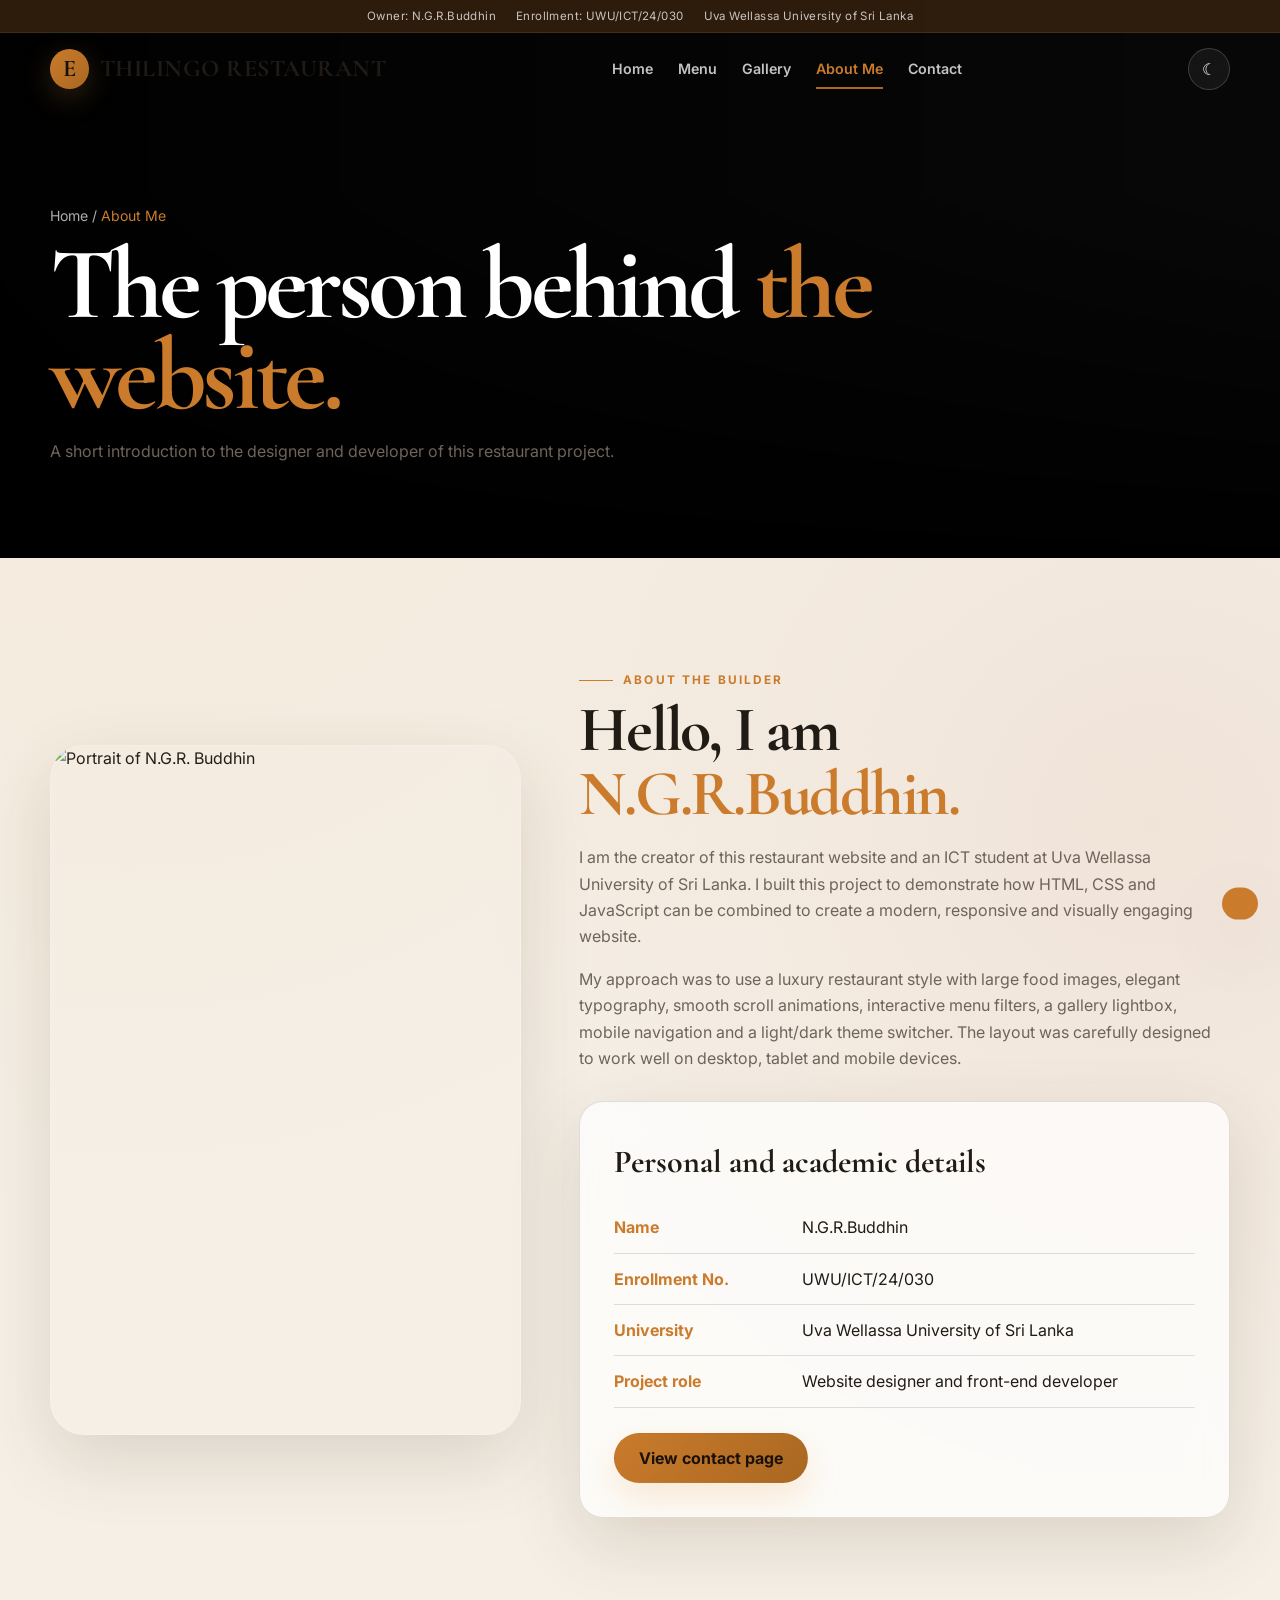
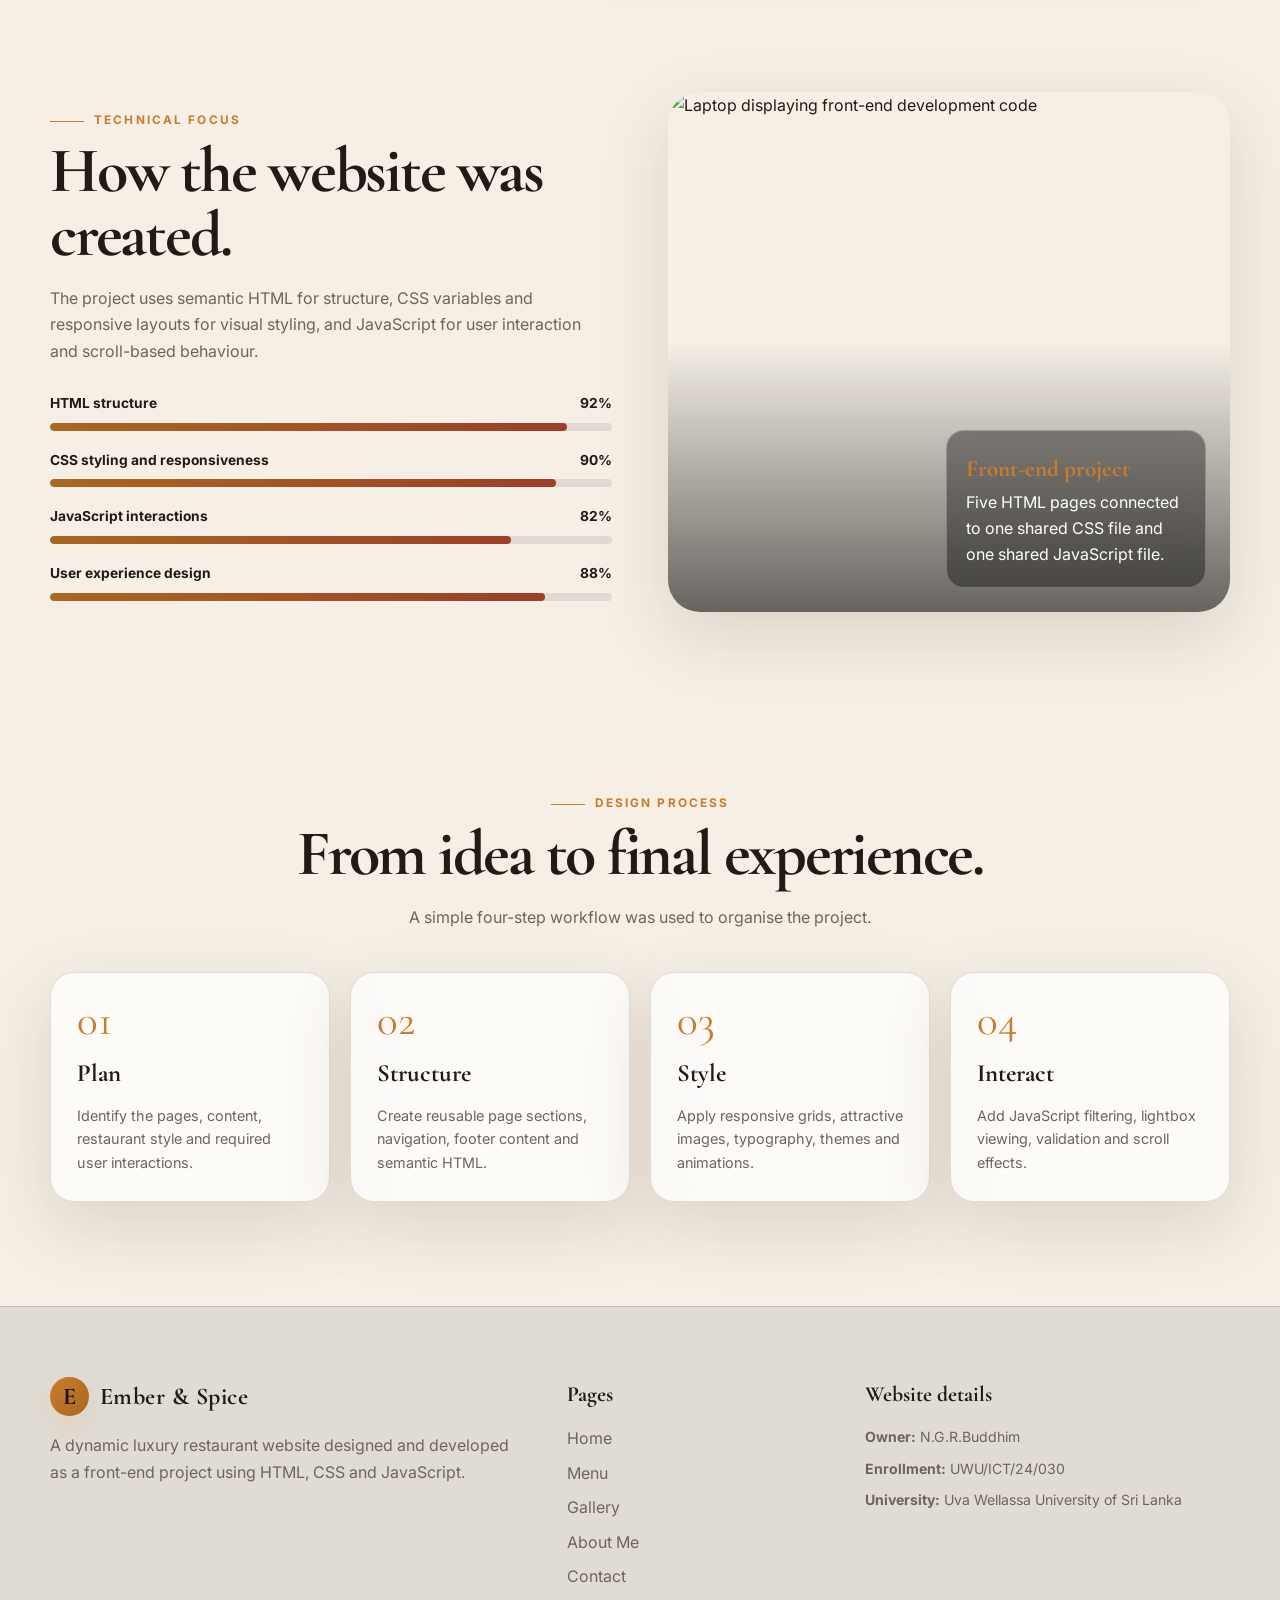
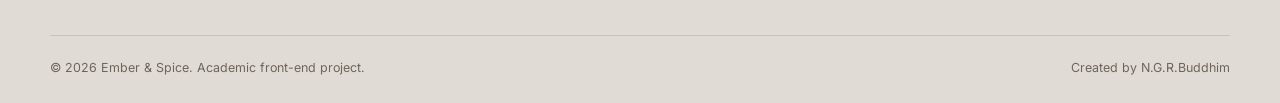
==== about.html @ 18f9629a "update README and project files" ====
<!DOCTYPE html>
<html lang="en" data-theme="dark">
<head>
  <meta charset="UTF-8">
  <meta name="viewport" content="width=device-width, initial-scale=1.0">
  <meta name="description" content="About N.G.R. Buddhim, creator of the Ember & Spice restaurant website.">
  <title>About Me | THILINGO</title>
  <link rel="stylesheet" href="styles.css">
  <script src="script.js" defer></script>
</head>
<body data-page="about">
  <div class="scroll-progress" aria-hidden="true"></div>
  <header class="site-header">
    <div class="identity-strip"><div class="container"><span>Owner: N.G.R.Buddhin</span><span>Enrollment: UWU/ICT/24/030</span><span>Uva Wellassa University of Sri Lanka</span></div></div>
    <nav class="navbar container" aria-label="Main navigation">
      <a class="brand" href="index.html"><span class="brand-mark">E</span><span>THILINGO RESTAURANT</span></a>
      <div class="nav-links"><a data-nav="home" href="index.html">Home</a><a data-nav="menu" href="menu.html">Menu</a><a data-nav="gallery" href="gallery.html">Gallery</a><a data-nav="about" href="about.html">About Me</a><a data-nav="contact" href="contact.html">Contact</a></div>
      <div class="nav-actions"><button class="icon-btn" data-theme-toggle type="button" aria-label="Switch theme">☀</button><button class="icon-btn menu-toggle" data-menu-toggle type="button" aria-label="Open navigation" aria-expanded="false">☰</button></div>
    </nav>
  </header>

  <main>
    <section class="page-hero">
      <div class="hero-bg" style="background-image:url('assets/profile.jpg'); background-position:center 58%"></div>
      <div class="container"><div class="breadcrumb reveal"><a href="index.html">Home</a> / <span>About Me</span></div><h1 class="display-title reveal delay-1">The person behind <span class="text-gold">the website.</span></h1><p class="section-copy reveal delay-2">A short introduction to the designer and developer of this restaurant project.</p></div>
    </section>

    <section class="section">
      <div class="container profile-wrap">
        <div class="profile-frame reveal from-left"><img src="assets/profile.jpg" alt="Portrait of N.G.R. Buddhin"></div>
        <div class="reveal from-right">
          <span class="eyebrow">About the builder</span>
          <h2 class="section-title">Hello, I am <span class="text-gold">N.G.R.Buddhin.</span></h2>
          <p class="section-copy">I am the creator of this restaurant website and an ICT student at Uva Wellassa University of Sri Lanka. I built this project to demonstrate how HTML, CSS and JavaScript can be combined to create a modern, responsive and visually engaging website.</p>
          <p class="section-copy">My approach was to use a luxury restaurant style with large food images, elegant typography, smooth scroll animations, interactive menu filters, a gallery lightbox, mobile navigation and a light/dark theme switcher. The layout was carefully designed to work well on desktop, tablet and mobile devices.</p>

          <div class="profile-card glass-card" style="margin-top:30px">
            <h3>Personal and academic details</h3>
            <div class="info-list">
              <div class="info-row"><strong>Name</strong><span>N.G.R.Buddhin</span></div>
              <div class="info-row"><strong>Enrollment No.</strong><span>UWU/ICT/24/030</span></div>
              <div class="info-row"><strong>University</strong><span>Uva Wellassa University of Sri Lanka</span></div>
              <div class="info-row"><strong>Project role</strong><span>Website designer and front-end developer</span></div>
            </div>
            <a class="btn btn-primary" href="contact.html">View contact page</a>
          </div>
        </div>
      </div>
    </section>

    <section class="section section-sm">
      <div class="container grid-2">
        <div class="reveal from-left">
          <span class="eyebrow">Technical focus</span>
          <h2 class="section-title">How the website was created.</h2>
          <p class="section-copy">The project uses semantic HTML for structure, CSS variables and responsive layouts for visual styling, and JavaScript for user interaction and scroll-based behaviour.</p>
          <div class="skill-list">
            <div><div class="skill-head"><span>HTML structure</span><span>92%</span></div><div class="skill-track"><div class="skill-fill" style="--level:92%"></div></div></div>
            <div><div class="skill-head"><span>CSS styling and responsiveness</span><span>90%</span></div><div class="skill-track"><div class="skill-fill" style="--level:90%"></div></div></div>
            <div><div class="skill-head"><span>JavaScript interactions</span><span>82%</span></div><div class="skill-track"><div class="skill-fill" style="--level:82%"></div></div></div>
            <div><div class="skill-head"><span>User experience design</span><span>88%</span></div><div class="skill-track"><div class="skill-fill" style="--level:88%"></div></div></div>
          </div>
        </div>
        <div class="image-card reveal from-right" style="min-height:520px"><img src="https://images.unsplash.com/photo-1498050108023-c5249f4df085?auto=format&fit=crop&w=1400&q=88" alt="Laptop displaying front-end development code"><div class="floating-note"><strong>Front-end project</strong>Five HTML pages connected to one shared CSS file and one shared JavaScript file.</div></div>
      </div>
    </section>

    <section class="section">
      <div class="container center reveal"><span class="eyebrow">Design process</span><h2 class="section-title">From idea to final experience.</h2><p class="section-copy">A simple four-step workflow was used to organise the project.</p></div>
      <div class="container grid-4" style="margin-top:42px">
        <article class="process-card glass-card reveal"><div class="process-number">01</div><h3>Plan</h3><p>Identify the pages, content, restaurant style and required user interactions.</p></article>
        <article class="process-card glass-card reveal delay-1"><div class="process-number">02</div><h3>Structure</h3><p>Create reusable page sections, navigation, footer content and semantic HTML.</p></article>
        <article class="process-card glass-card reveal delay-2"><div class="process-number">03</div><h3>Style</h3><p>Apply responsive grids, attractive images, typography, themes and animations.</p></article>
        <article class="process-card glass-card reveal delay-3"><div class="process-number">04</div><h3>Interact</h3><p>Add JavaScript filtering, lightbox viewing, validation and scroll effects.</p></article>
      </div>
    </section>
  </main>

  <footer class="site-footer">
    <div class="container footer-grid">
      <div><a class="brand" href="index.html"><span class="brand-mark">E</span><span>Ember & Spice</span></a><p class="section-copy">A dynamic luxury restaurant website designed and developed as a front-end project using HTML, CSS and JavaScript.</p></div>
      <div><h3 class="footer-title">Pages</h3><div class="footer-links"><a href="index.html">Home</a><a href="menu.html">Menu</a><a href="gallery.html">Gallery</a><a href="about.html">About Me</a><a href="contact.html">Contact</a></div></div>
      <div><h3 class="footer-title">Website details</h3><div class="footer-details"><span><strong>Owner:</strong> N.G.R.Buddhim</span><span><strong>Enrollment:</strong> UWU/ICT/24/030</span><span><strong>University:</strong> Uva Wellassa University of Sri Lanka</span></div></div>
    </div>
    <div class="container footer-bottom"><span>© <span data-year></span> Ember & Spice. Academic front-end project.</span><span>Created by N.G.R.Buddhim</span></div>
  </footer>
  <div class="toast" role="status" aria-live="polite"></div>
</body>
</html>
---- styles.css ----
@import url('https://fonts.googleapis.com/css2?family=Cormorant+Garamond:wght@500;600;700&family=Inter:wght@400;500;600;700&display=swap');

:root {
  --bg: #0d0d0d;
  --bg-soft: #151515;
  --card: rgba(255,255,255,.055);
  --card-solid: #191919;
  --text: #f7f1e8;
  --muted: #b8b0a4;
  --gold: #e7a957;
  --gold-2: #ffc978;
  --accent: #b94f2f;
  --line: rgba(255,255,255,.12);
  --shadow: 0 24px 70px rgba(0,0,0,.32);
  --radius: 24px;
  --header-height: 104px;
}

[data-theme="light"] {
  --bg: #f5efe6;
  --bg-soft: #fffaf2;
  --card: rgba(255,255,255,.72);
  --card-solid: #ffffff;
  --text: #211b16;
  --muted: #6f645a;
  --gold: #a96721;
  --gold-2: #ca7b2c;
  --accent: #9e3f27;
  --line: rgba(50,35,20,.14);
  --shadow: 0 24px 70px rgba(82,56,30,.15);
}

* { box-sizing: border-box; }
html { scroll-behavior: smooth; }
body {
  margin: 0;
  color: var(--text);
  background:
    radial-gradient(circle at 10% 10%, rgba(231,169,87,.08), transparent 28%),
    radial-gradient(circle at 90% 25%, rgba(185,79,47,.07), transparent 25%),
    var(--bg);
  font-family: 'Inter', sans-serif;
  line-height: 1.65;
  overflow-x: hidden;
  transition: background .35s ease, color .35s ease;
}
body::selection { background: var(--gold); color: #111; }
a { color: inherit; text-decoration: none; }
img { display: block; max-width: 100%; }
button, input, textarea, select { font: inherit; }
button { cursor: pointer; }

.container { width: min(1180px, calc(100% - 38px)); margin-inline: auto; }
.section { padding: 104px 0; position: relative; }
.section-sm { padding: 70px 0; }
.eyebrow {
  display: inline-flex;
  align-items: center;
  gap: 10px;
  color: var(--gold-2);
  font-weight: 700;
  text-transform: uppercase;
  letter-spacing: .18em;
  font-size: .74rem;
}
.eyebrow::before { content: ''; width: 34px; height: 1px; background: currentColor; }
.display-title {
  margin: 12px 0 18px;
  max-width: 860px;
  font-family: 'Cormorant Garamond', serif;
  font-weight: 700;
  font-size: clamp(3.2rem, 8vw, 7rem);
  line-height: .88;
  letter-spacing: -.045em;
}
.section-title {
  margin: 8px 0 18px;
  font-family: 'Cormorant Garamond', serif;
  font-size: clamp(2.45rem, 5vw, 4.7rem);
  line-height: 1;
  letter-spacing: -.035em;
}
.section-copy { color: var(--muted); max-width: 690px; }
.text-gold { color: var(--gold-2); }
.muted { color: var(--muted); }
.center { text-align: center; }
.center .section-copy { margin-inline: auto; }

.scroll-progress {
  position: fixed;
  z-index: 3000;
  top: 0;
  left: 0;
  width: 0;
  height: 3px;
  background: linear-gradient(90deg, var(--gold), var(--accent));
}

.site-header {
  position: fixed;
  z-index: 2000;
  inset: 0 0 auto 0;
  transition: .3s ease;
}
.site-header.scrolled {
  background: color-mix(in srgb, var(--bg) 88%, transparent);
  backdrop-filter: blur(18px);
  box-shadow: 0 12px 40px rgba(0,0,0,.16);
}
.identity-strip {
  min-height: 32px;
  border-bottom: 1px solid rgba(255,255,255,.08);
  background: rgba(0,0,0,.28);
  color: rgba(255,255,255,.74);
  font-size: .72rem;
  letter-spacing: .035em;
}
[data-theme="light"] .identity-strip { background: rgba(55,35,15,.82); }
.identity-strip .container {
  min-height: 32px;
  display: flex;
  align-items: center;
  justify-content: center;
  gap: 20px;
  flex-wrap: wrap;
}
.navbar {
  min-height: 72px;
  display: flex;
  align-items: center;
  justify-content: space-between;
  gap: 24px;
}
.brand {
  display: inline-flex;
  align-items: center;
  gap: 11px;
  font-family: 'Cormorant Garamond', serif;
  font-weight: 700;
  font-size: 1.5rem;
  letter-spacing: .02em;
}
.brand-mark {
  width: 39px;
  aspect-ratio: 1;
  display: grid;
  place-items: center;
  border-radius: 50%;
  color: #17110b;
  background: linear-gradient(135deg, var(--gold-2), var(--gold));
  box-shadow: 0 8px 30px rgba(231,169,87,.22);
}
.nav-links { display: flex; align-items: center; gap: 25px; }
.nav-links a {
  position: relative;
  color: rgba(255,255,255,.76);
  font-size: .89rem;
  font-weight: 600;
}
[data-theme="light"] .site-header.scrolled .nav-links a,
[data-theme="light"] .site-header.scrolled .brand { color: var(--text); }
.nav-links a::after {
  content: '';
  position: absolute;
  left: 0;
  right: 100%;
  bottom: -8px;
  height: 2px;
  background: var(--gold);
  transition: right .25s ease;
}
.nav-links a:hover::after, .nav-links a.active::after { right: 0; }
.nav-links a.active { color: var(--gold-2); }
.nav-actions { display: flex; align-items: center; gap: 10px; }
.icon-btn {
  width: 42px;
  height: 42px;
  display: inline-grid;
  place-items: center;
  border: 1px solid rgba(255,255,255,.18);
  border-radius: 50%;
  color: #fff;
  background: rgba(255,255,255,.06);
  backdrop-filter: blur(12px);
  transition: .25s ease;
}
[data-theme="light"] .site-header.scrolled .icon-btn { color: var(--text); border-color: var(--line); }
.icon-btn:hover { transform: translateY(-2px); border-color: var(--gold); }
.menu-toggle { display: none; }

.btn {
  display: inline-flex;
  align-items: center;
  justify-content: center;
  gap: 10px;
  min-height: 50px;
  padding: 0 24px;
  border: 1px solid transparent;
  border-radius: 999px;
  font-weight: 700;
  transition: transform .25s ease, box-shadow .25s ease, background .25s ease;
}
.btn:hover { transform: translateY(-3px); }
.btn-primary {
  color: #1a1209;
  background: linear-gradient(135deg, var(--gold-2), var(--gold));
  box-shadow: 0 15px 35px rgba(231,169,87,.22);
}
.btn-outline { color: var(--text); border-color: var(--line); background: rgba(255,255,255,.04); }
.btn-dark { color: #fff; background: #111; }

.hero {
  min-height: 100svh;
  position: relative;
  display: grid;
  align-items: end;
  overflow: hidden;
  color: #fff;
  background: #090909;
}
.hero-bg {
  position: absolute;
  inset: -6%;
  background-position: center;
  background-size: cover;
  will-change: transform;
  transform: scale(1.03);
}
.hero::after {
  content: '';
  position: absolute;
  inset: 0;
  background:
    linear-gradient(90deg, rgba(5,5,5,.88) 0%, rgba(5,5,5,.56) 47%, rgba(5,5,5,.14) 85%),
    linear-gradient(0deg, rgba(5,5,5,.97) 0%, transparent 45%);
}
.hero-content {
  position: relative;
  z-index: 2;
  padding: calc(var(--header-height) + 85px) 0 94px;
}
.hero .section-copy { color: rgba(255,255,255,.76); font-size: 1.04rem; }
.hero-actions { display: flex; flex-wrap: wrap; gap: 13px; margin-top: 31px; }
.hero-meta {
  margin-top: 52px;
  display: grid;
  grid-template-columns: repeat(3, minmax(0, 1fr));
  max-width: 760px;
  border-top: 1px solid rgba(255,255,255,.18);
}
.hero-meta > div { padding: 20px 22px 0 0; }
.hero-meta strong { display: block; color: var(--gold-2); font-family: 'Cormorant Garamond', serif; font-size: 1.45rem; }
.hero-meta span { color: rgba(255,255,255,.62); font-size: .78rem; }
.scroll-cue {
  position: absolute;
  z-index: 3;
  right: 32px;
  bottom: 34px;
  width: 50px;
  height: 76px;
  border: 1px solid rgba(255,255,255,.34);
  border-radius: 999px;
  display: grid;
  place-items: start center;
  padding-top: 13px;
}
.scroll-cue::after {
  content: '';
  width: 5px;
  height: 11px;
  border-radius: 10px;
  background: var(--gold-2);
  animation: scrollCue 1.8s infinite;
}
@keyframes scrollCue { 0% { transform: translateY(0); opacity: 0; } 35% { opacity: 1; } 100% { transform: translateY(32px); opacity: 0; } }

.page-hero {
  min-height: 62svh;
  display: grid;
  place-items: end start;
  position: relative;
  overflow: hidden;
  color: #fff;
  background: #0a0a0a;
}
.page-hero .hero-bg { inset: -7%; }
.page-hero::after {
  content: '';
  position: absolute;
  inset: 0;
  background: linear-gradient(90deg, rgba(0,0,0,.88), rgba(0,0,0,.22)), linear-gradient(0deg, rgba(0,0,0,.9), transparent 65%);
}
.page-hero .container { position: relative; z-index: 2; padding: 185px 0 78px; }
.page-hero .display-title { font-size: clamp(3.5rem, 8vw, 6.7rem); }
.breadcrumb { color: rgba(255,255,255,.68); font-size: .88rem; }
.breadcrumb span { color: var(--gold-2); }

.grid-2 { display: grid; grid-template-columns: 1fr 1fr; gap: 56px; align-items: center; }
.grid-3 { display: grid; grid-template-columns: repeat(3, 1fr); gap: 24px; }
.grid-4 { display: grid; grid-template-columns: repeat(4, 1fr); gap: 20px; }

.glass-card {
  border: 1px solid var(--line);
  background: var(--card);
  backdrop-filter: blur(18px);
  border-radius: var(--radius);
  box-shadow: var(--shadow);
}
.image-card {
  position: relative;
  min-height: 590px;
  border-radius: 32px;
  overflow: hidden;
  box-shadow: var(--shadow);
}
.image-card img { width: 100%; height: 100%; position: absolute; inset: 0; object-fit: cover; }
.image-card::after { content: ''; position: absolute; inset: 0; background: linear-gradient(0deg, rgba(0,0,0,.58), transparent 52%); }
.floating-note {
  position: absolute;
  z-index: 2;
  right: 24px;
  bottom: 24px;
  max-width: 260px;
  padding: 19px;
  border: 1px solid rgba(255,255,255,.25);
  border-radius: 18px;
  color: #fff;
  background: rgba(0,0,0,.38);
  backdrop-filter: blur(14px);
}
.floating-note strong { display: block; font-family: 'Cormorant Garamond', serif; font-size: 1.45rem; color: var(--gold-2); }

.food-card {
  overflow: hidden;
  border: 1px solid var(--line);
  background: var(--card-solid);
  border-radius: 22px;
  transition: transform .35s ease, box-shadow .35s ease, border-color .35s ease;
}
.food-card:hover { transform: translateY(-10px); box-shadow: var(--shadow); border-color: rgba(231,169,87,.45); }
.food-image { height: 250px; overflow: hidden; position: relative; }
.food-image img { width: 100%; height: 100%; object-fit: cover; transition: transform .65s ease; }
.food-card:hover .food-image img { transform: scale(1.08); }
.food-badge {
  position: absolute;
  top: 14px;
  left: 14px;
  padding: 7px 11px;
  border-radius: 999px;
  color: #16100a;
  background: var(--gold-2);
  font-size: .69rem;
  font-weight: 800;
  text-transform: uppercase;
  letter-spacing: .08em;
}
.food-content { padding: 23px; }
.food-content h3 { margin: 0 0 6px; font-family: 'Cormorant Garamond', serif; font-size: 1.75rem; }
.food-content p { margin: 0 0 18px; color: var(--muted); font-size: .88rem; }
.food-bottom { display: flex; align-items: center; justify-content: space-between; gap: 14px; }
.price { color: var(--gold-2); font-weight: 800; }
.mini-link { font-weight: 700; font-size: .8rem; }

.stats-band {
  border-top: 1px solid var(--line);
  border-bottom: 1px solid var(--line);
  background: linear-gradient(90deg, rgba(231,169,87,.04), rgba(185,79,47,.05));
}
.stat { padding: 38px 16px; text-align: center; }
.stat-number { display: block; font-family: 'Cormorant Garamond', serif; color: var(--gold-2); font-size: 3.6rem; line-height: 1; font-weight: 700; }
.stat-label { color: var(--muted); font-size: .82rem; text-transform: uppercase; letter-spacing: .11em; }

.quote-card { padding: 30px; }
.quote-card .stars { color: var(--gold-2); letter-spacing: .13em; }
.quote-card blockquote { margin: 16px 0 22px; font-family: 'Cormorant Garamond', serif; font-size: 1.5rem; line-height: 1.3; }
.quote-author { color: var(--muted); font-size: .84rem; }

.cta-panel {
  overflow: hidden;
  position: relative;
  padding: 70px;
  border-radius: 32px;
  color: #fff;
  background: linear-gradient(120deg, rgba(0,0,0,.86), rgba(0,0,0,.35)), url('https://images.unsplash.com/photo-1414235077428-338989a2e8c0?auto=format&fit=crop&w=1800&q=88') center/cover;
  box-shadow: var(--shadow);
}
.cta-panel::after { content: ''; position: absolute; inset: 0; border: 1px solid rgba(255,255,255,.18); border-radius: inherit; pointer-events: none; }
.cta-panel > * { position: relative; z-index: 1; }
.cta-panel .section-title { max-width: 720px; }

.filter-bar { display: flex; flex-wrap: wrap; gap: 10px; margin: 34px 0 42px; }
.filter-btn {
  padding: 10px 17px;
  border: 1px solid var(--line);
  border-radius: 999px;
  color: var(--text);
  background: var(--card);
  font-weight: 700;
}
.filter-btn.active, .filter-btn:hover { color: #181108; background: var(--gold-2); border-color: transparent; }
.menu-grid { display: grid; grid-template-columns: repeat(3, 1fr); gap: 25px; }
.menu-item.hidden { display: none; }

.gallery-grid { columns: 3 300px; column-gap: 18px; }
.gallery-item {
  position: relative;
  margin: 0 0 18px;
  break-inside: avoid;
  overflow: hidden;
  border-radius: 20px;
  border: 1px solid var(--line);
  cursor: zoom-in;
}
.gallery-item img { width: 100%; transition: transform .5s ease, filter .4s ease; }
.gallery-item::after {
  content: 'View image  ↗';
  position: absolute;
  left: 16px;
  bottom: 16px;
  padding: 8px 12px;
  border-radius: 999px;
  color: #fff;
  background: rgba(0,0,0,.55);
  backdrop-filter: blur(10px);
  opacity: 0;
  transform: translateY(8px);
  transition: .3s ease;
  font-size: .75rem;
}
.gallery-item:hover img { transform: scale(1.045); filter: brightness(.76); }
.gallery-item:hover::after { opacity: 1; transform: none; }
.lightbox {
  position: fixed;
  z-index: 5000;
  inset: 0;
  display: none;
  place-items: center;
  padding: 30px;
  background: rgba(0,0,0,.9);
  backdrop-filter: blur(12px);
}
.lightbox.open { display: grid; }
.lightbox img { max-width: min(1080px, 92vw); max-height: 84vh; border-radius: 20px; box-shadow: 0 35px 100px rgba(0,0,0,.6); }
.lightbox-close { position: fixed; top: 24px; right: 24px; }

.profile-wrap { display: grid; grid-template-columns: .84fr 1.16fr; gap: 58px; align-items: center; }
.profile-frame {
  position: relative;
  min-height: 690px;
  overflow: hidden;
  border-radius: 34px;
  box-shadow: var(--shadow);
}
.profile-frame img { position: absolute; inset: 0; width: 100%; height: 100%; object-fit: cover; object-position: 55% center; }
.profile-frame::after { content: ''; position: absolute; inset: 0; border: 1px solid rgba(255,255,255,.2); border-radius: inherit; box-shadow: inset 0 0 0 12px rgba(255,255,255,.035); }
.profile-card { padding: 34px; }
.profile-card h3 { font-family: 'Cormorant Garamond', serif; font-size: 2rem; margin: 0 0 18px; }
.info-list { display: grid; gap: 12px; margin: 25px 0; }
.info-row { display: grid; grid-template-columns: 170px 1fr; gap: 18px; padding-bottom: 12px; border-bottom: 1px solid var(--line); }
.info-row strong { color: var(--gold-2); }
.skill-list { display: grid; gap: 18px; margin-top: 28px; }
.skill-head { display: flex; justify-content: space-between; margin-bottom: 8px; font-size: .86rem; font-weight: 700; }
.skill-track { height: 8px; border-radius: 99px; background: rgba(127,127,127,.18); overflow: hidden; }
.skill-fill { height: 100%; width: 0; border-radius: inherit; background: linear-gradient(90deg, var(--gold), var(--accent)); transition: width 1.2s ease; }
.skill-fill.animate { width: var(--level); }
.process-card { padding: 26px; }
.process-number { color: var(--gold-2); font-family: 'Cormorant Garamond', serif; font-size: 2.7rem; line-height: 1; }
.process-card h3 { margin: 10px 0; font-family: 'Cormorant Garamond', serif; font-size: 1.55rem; }
.process-card p { margin: 0; color: var(--muted); font-size: .9rem; }

.contact-grid { display: grid; grid-template-columns: .9fr 1.1fr; gap: 28px; align-items: stretch; }
.contact-panel, .form-panel { padding: 36px; }
.contact-list { display: grid; gap: 15px; margin-top: 28px; }
.contact-item { padding: 17px; border: 1px solid var(--line); border-radius: 16px; background: rgba(255,255,255,.025); }
.contact-item strong { display: block; color: var(--gold-2); margin-bottom: 3px; }
.form-grid { display: grid; grid-template-columns: 1fr 1fr; gap: 16px; }
.form-group { display: grid; gap: 8px; }
.form-group.full { grid-column: 1 / -1; }
.form-group label { font-size: .8rem; font-weight: 700; color: var(--muted); }
.form-control {
  width: 100%;
  min-height: 50px;
  padding: 12px 15px;
  color: var(--text);
  border: 1px solid var(--line);
  border-radius: 14px;
  outline: none;
  background: rgba(255,255,255,.035);
  transition: border .2s ease, box-shadow .2s ease;
}
.form-control:focus { border-color: var(--gold); box-shadow: 0 0 0 4px rgba(231,169,87,.12); }
textarea.form-control { min-height: 130px; resize: vertical; }
.map-card {
  min-height: 330px;
  display: grid;
  place-items: center;
  border-radius: 26px;
  color: #fff;
  text-align: center;
  background: linear-gradient(rgba(0,0,0,.56), rgba(0,0,0,.72)), url('https://images.unsplash.com/photo-1578474846511-04ba529f0b88?auto=format&fit=crop&w=1600&q=85') center/cover;
}
.toast {
  position: fixed;
  z-index: 6000;
  right: 22px;
  bottom: 22px;
  max-width: 360px;
  padding: 16px 18px;
  border-radius: 16px;
  color: #181108;
  background: var(--gold-2);
  box-shadow: var(--shadow);
  transform: translateY(130%);
  transition: transform .35s ease;
  font-weight: 700;
}
.toast.show { transform: none; }

.site-footer {
  padding: 70px 0 24px;
  border-top: 1px solid var(--line);
  background: color-mix(in srgb, var(--bg-soft) 88%, #000 12%);
}
.footer-grid { display: grid; grid-template-columns: 1.3fr .7fr 1fr; gap: 42px; }
.footer-title { margin: 0 0 13px; font-family: 'Cormorant Garamond', serif; font-size: 1.35rem; }
.footer-links { display: grid; gap: 8px; color: var(--muted); }
.footer-links a:hover { color: var(--gold-2); }
.footer-details { display: grid; gap: 8px; color: var(--muted); font-size: .88rem; }
.footer-bottom { margin-top: 46px; padding-top: 22px; border-top: 1px solid var(--line); display: flex; justify-content: space-between; gap: 20px; color: var(--muted); font-size: .78rem; }

.reveal { opacity: 0; transform: translateY(34px); transition: opacity .8s ease, transform .8s cubic-bezier(.22,1,.36,1); }
.reveal.from-left { transform: translateX(-44px); }
.reveal.from-right { transform: translateX(44px); }
.reveal.visible { opacity: 1; transform: none; }
.delay-1 { transition-delay: .12s; }
.delay-2 { transition-delay: .24s; }
.delay-3 { transition-delay: .36s; }

@media (max-width: 980px) {
  :root { --header-height: 96px; }
  .identity-strip .container { gap: 9px 16px; }
  .nav-links {
    position: fixed;
    top: 104px;
    right: 18px;
    width: min(340px, calc(100% - 36px));
    padding: 24px;
    flex-direction: column;
    align-items: stretch;
    border: 1px solid var(--line);
    border-radius: 22px;
    background: color-mix(in srgb, var(--bg) 94%, transparent);
    backdrop-filter: blur(18px);
    box-shadow: var(--shadow);
    opacity: 0;
    visibility: hidden;
    transform: translateY(-10px);
    transition: .25s ease;
  }
  .nav-links.open { opacity: 1; visibility: visible; transform: none; }
  .nav-links a { padding: 10px 4px; color: var(--text); }
  .menu-toggle { display: inline-grid; }
  .grid-4 { grid-template-columns: repeat(2, 1fr); }
  .grid-3, .menu-grid { grid-template-columns: repeat(2, 1fr); }
  .grid-2, .profile-wrap, .contact-grid { grid-template-columns: 1fr; }
  .profile-frame { min-height: 620px; }
  .footer-grid { grid-template-columns: 1fr 1fr; }
  .footer-grid > :first-child { grid-column: 1 / -1; }
}

@media (max-width: 640px) {
  .container { width: min(100% - 28px, 1180px); }
  .section { padding: 78px 0; }
  .identity-strip { display: none; }
  .navbar { min-height: 74px; }
  .nav-links { top: 82px; }
  .brand { font-size: 1.2rem; }
  .brand-mark { width: 34px; }
  .hero-content { padding-top: 130px; padding-bottom: 72px; }
  .hero-meta { grid-template-columns: 1fr; gap: 12px; border-top: 0; }
  .hero-meta > div { padding: 11px 0; border-top: 1px solid rgba(255,255,255,.16); }
  .scroll-cue { display: none; }
  .page-hero .container { padding-top: 140px; }
  .grid-4, .grid-3, .menu-grid { grid-template-columns: 1fr; }
  .image-card { min-height: 470px; }
  .cta-panel { padding: 45px 25px; }
  .profile-frame { min-height: 500px; }
  .profile-card, .contact-panel, .form-panel { padding: 25px; }
  .info-row { grid-template-columns: 1fr; gap: 3px; }
  .form-grid { grid-template-columns: 1fr; }
  .footer-grid { grid-template-columns: 1fr; }
  .footer-grid > :first-child { grid-column: auto; }
  .footer-bottom { flex-direction: column; }
  .gallery-grid { columns: 1; }
}

@media (prefers-reduced-motion: reduce) {
  *, *::before, *::after { animation-duration: .01ms !important; animation-iteration-count: 1 !important; scroll-behavior: auto !important; transition-duration: .01ms !important; }
  .reveal { opacity: 1; transform: none; }
}
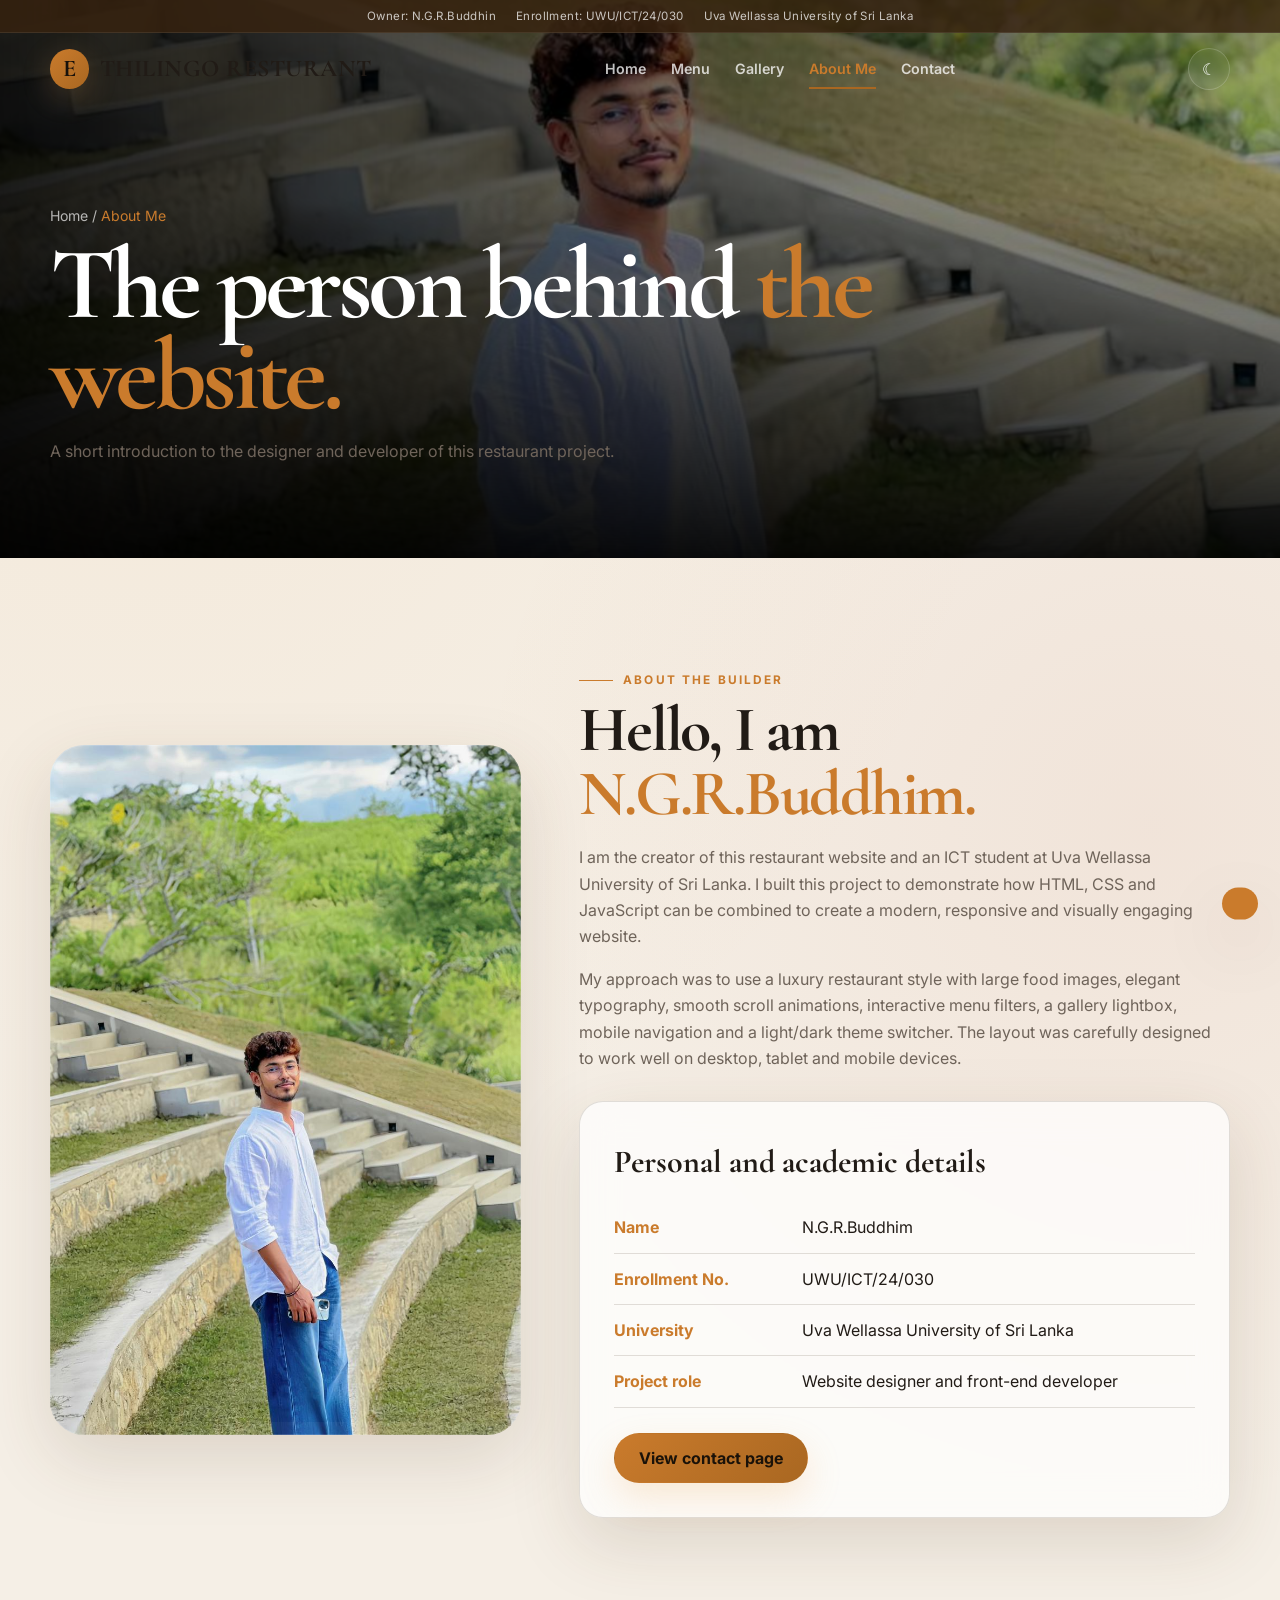
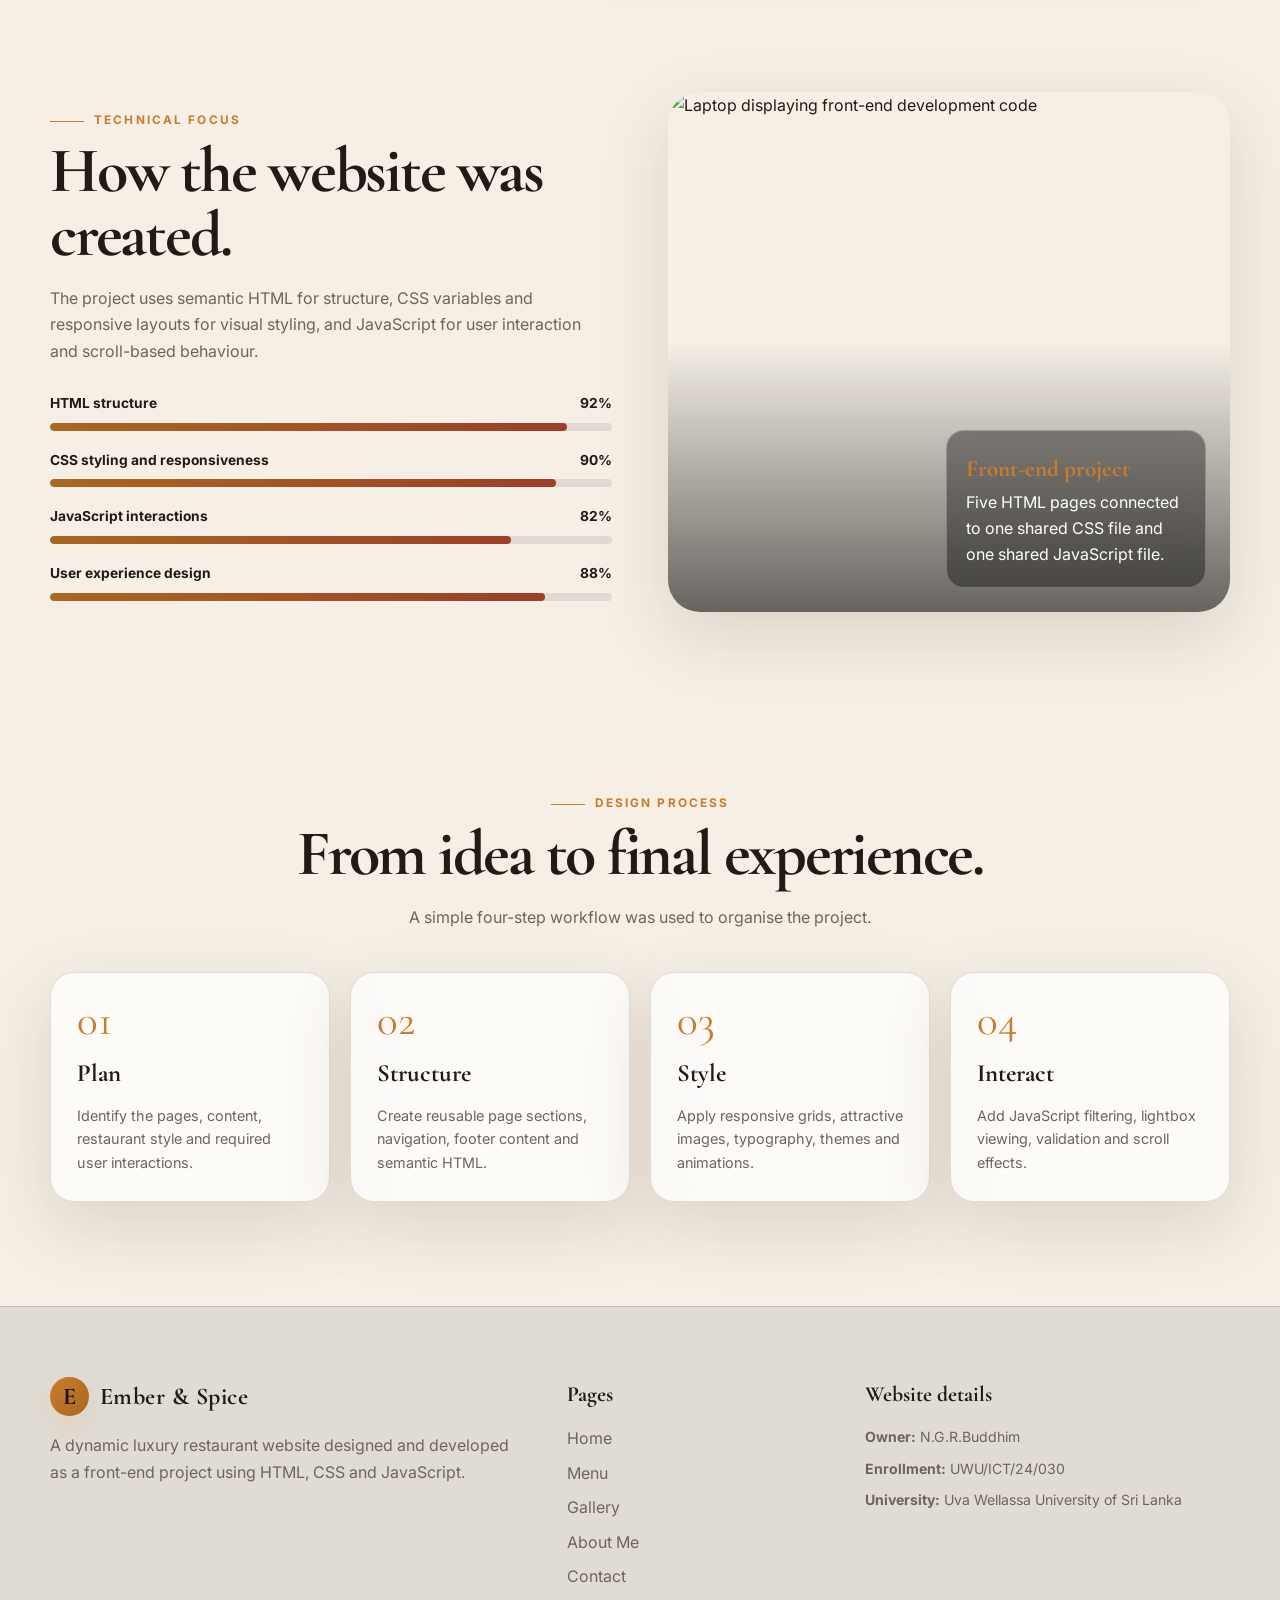
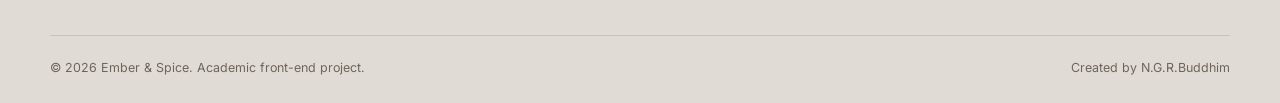
==== commit e1e069fe: "second" ====
--- a/about.html
+++ b/about.html
@@ -13,7 +13,7 @@
   <header class="site-header">
     <div class="identity-strip"><div class="container"><span>Owner: N.G.R.Buddhin</span><span>Enrollment: UWU/ICT/24/030</span><span>Uva Wellassa University of Sri Lanka</span></div></div>
     <nav class="navbar container" aria-label="Main navigation">
-      <a class="brand" href="index.html"><span class="brand-mark">E</span><span>THILINGO RESTAURANT</span></a>
+      <a class="brand" href="index.html"><span class="brand-mark">E</span><span>THILINGO RESTURANT</span></a>
       <div class="nav-links"><a data-nav="home" href="index.html">Home</a><a data-nav="menu" href="menu.html">Menu</a><a data-nav="gallery" href="gallery.html">Gallery</a><a data-nav="about" href="about.html">About Me</a><a data-nav="contact" href="contact.html">Contact</a></div>
       <div class="nav-actions"><button class="icon-btn" data-theme-toggle type="button" aria-label="Switch theme">☀</button><button class="icon-btn menu-toggle" data-menu-toggle type="button" aria-label="Open navigation" aria-expanded="false">☰</button></div>
     </nav>
@@ -21,23 +21,23 @@
 
   <main>
     <section class="page-hero">
-      <div class="hero-bg" style="background-image:url('assets/profile.jpg'); background-position:center 58%"></div>
+      <div class="hero-bg" style="background-image:url('profile.jpg'); background-position:center 58%"></div>
       <div class="container"><div class="breadcrumb reveal"><a href="index.html">Home</a> / <span>About Me</span></div><h1 class="display-title reveal delay-1">The person behind <span class="text-gold">the website.</span></h1><p class="section-copy reveal delay-2">A short introduction to the designer and developer of this restaurant project.</p></div>
     </section>
 
     <section class="section">
       <div class="container profile-wrap">
-        <div class="profile-frame reveal from-left"><img src="assets/profile.jpg" alt="Portrait of N.G.R. Buddhin"></div>
+        <div class="profile-frame reveal from-left"><img src="profile.jpg" alt="Portrait of N.G.R. Buddhim"></div>
         <div class="reveal from-right">
           <span class="eyebrow">About the builder</span>
-          <h2 class="section-title">Hello, I am <span class="text-gold">N.G.R.Buddhin.</span></h2>
+          <h2 class="section-title">Hello, I am <span class="text-gold">N.G.R.Buddhim.</span></h2>
           <p class="section-copy">I am the creator of this restaurant website and an ICT student at Uva Wellassa University of Sri Lanka. I built this project to demonstrate how HTML, CSS and JavaScript can be combined to create a modern, responsive and visually engaging website.</p>
           <p class="section-copy">My approach was to use a luxury restaurant style with large food images, elegant typography, smooth scroll animations, interactive menu filters, a gallery lightbox, mobile navigation and a light/dark theme switcher. The layout was carefully designed to work well on desktop, tablet and mobile devices.</p>
 
           <div class="profile-card glass-card" style="margin-top:30px">
             <h3>Personal and academic details</h3>
             <div class="info-list">
-              <div class="info-row"><strong>Name</strong><span>N.G.R.Buddhin</span></div>
+              <div class="info-row"><strong>Name</strong><span>N.G.R.Buddhim</span></div>
               <div class="info-row"><strong>Enrollment No.</strong><span>UWU/ICT/24/030</span></div>
               <div class="info-row"><strong>University</strong><span>Uva Wellassa University of Sri Lanka</span></div>
               <div class="info-row"><strong>Project role</strong><span>Website designer and front-end developer</span></div>
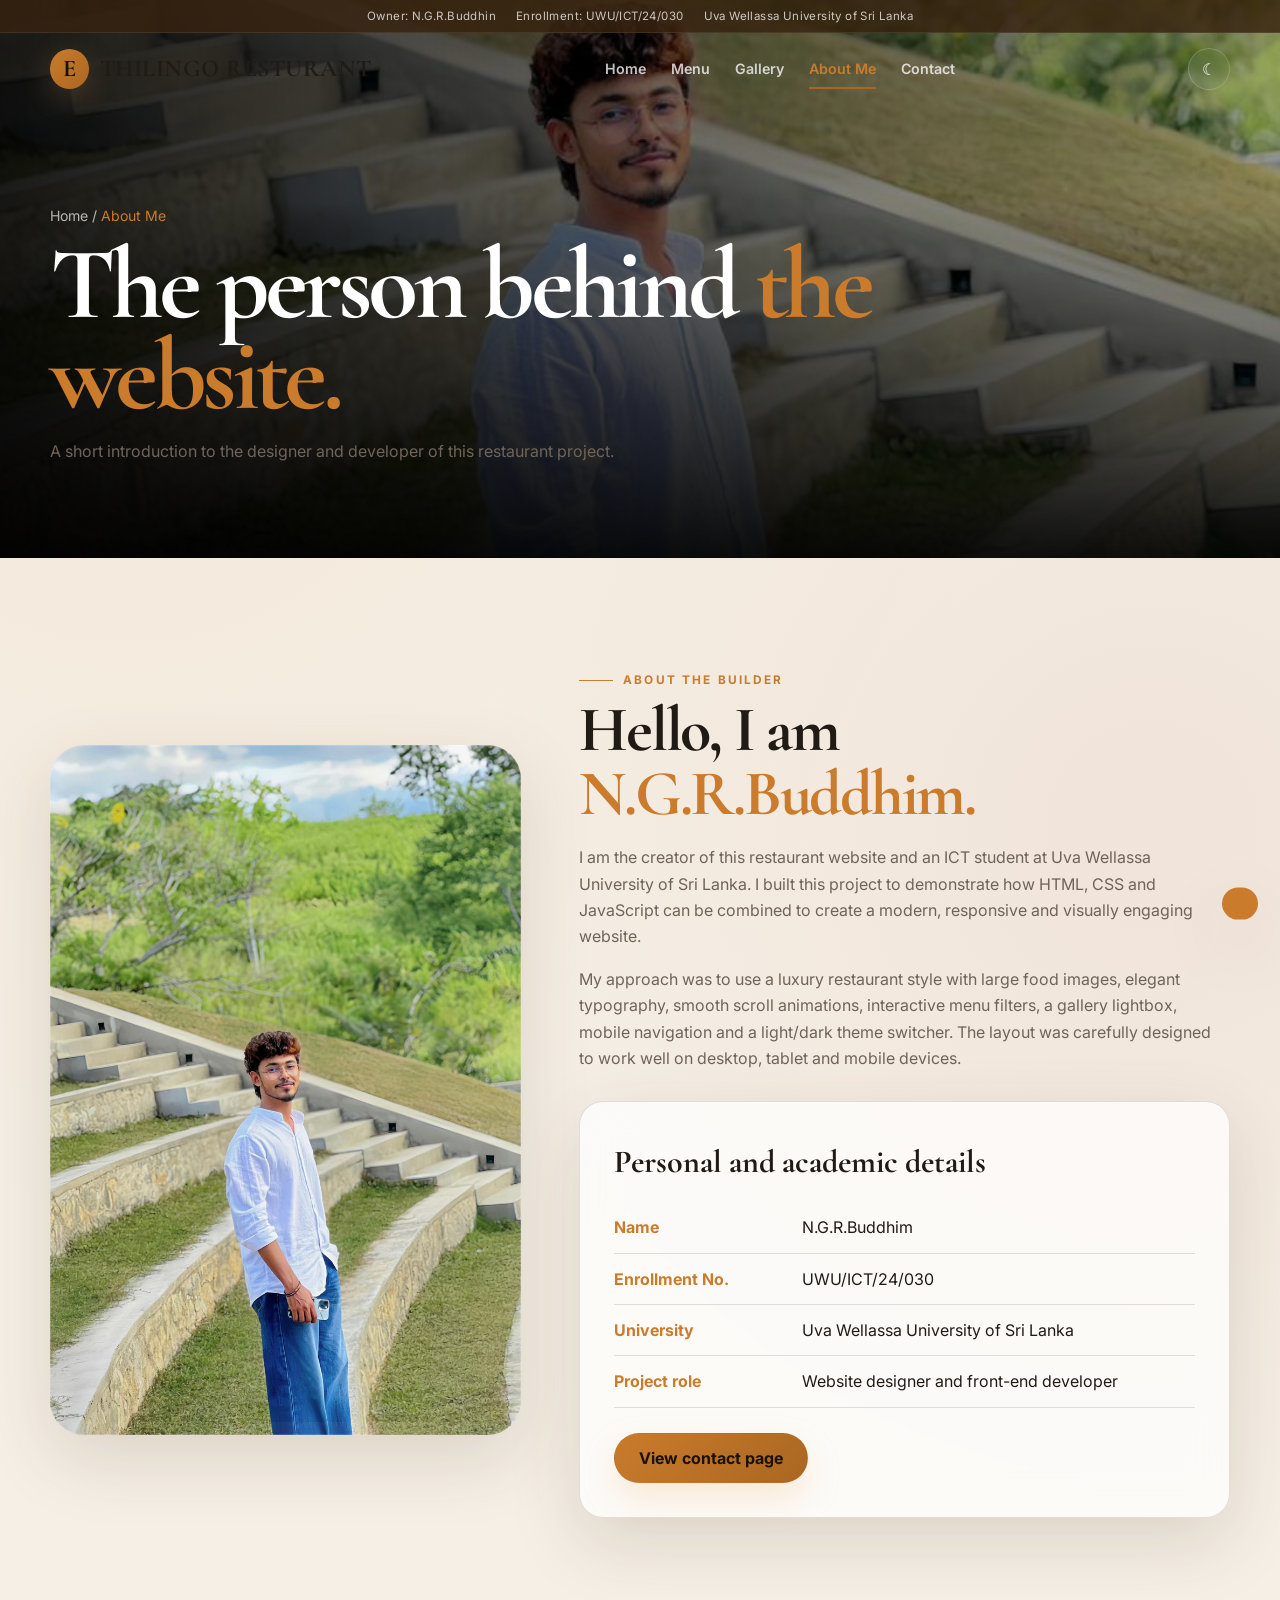
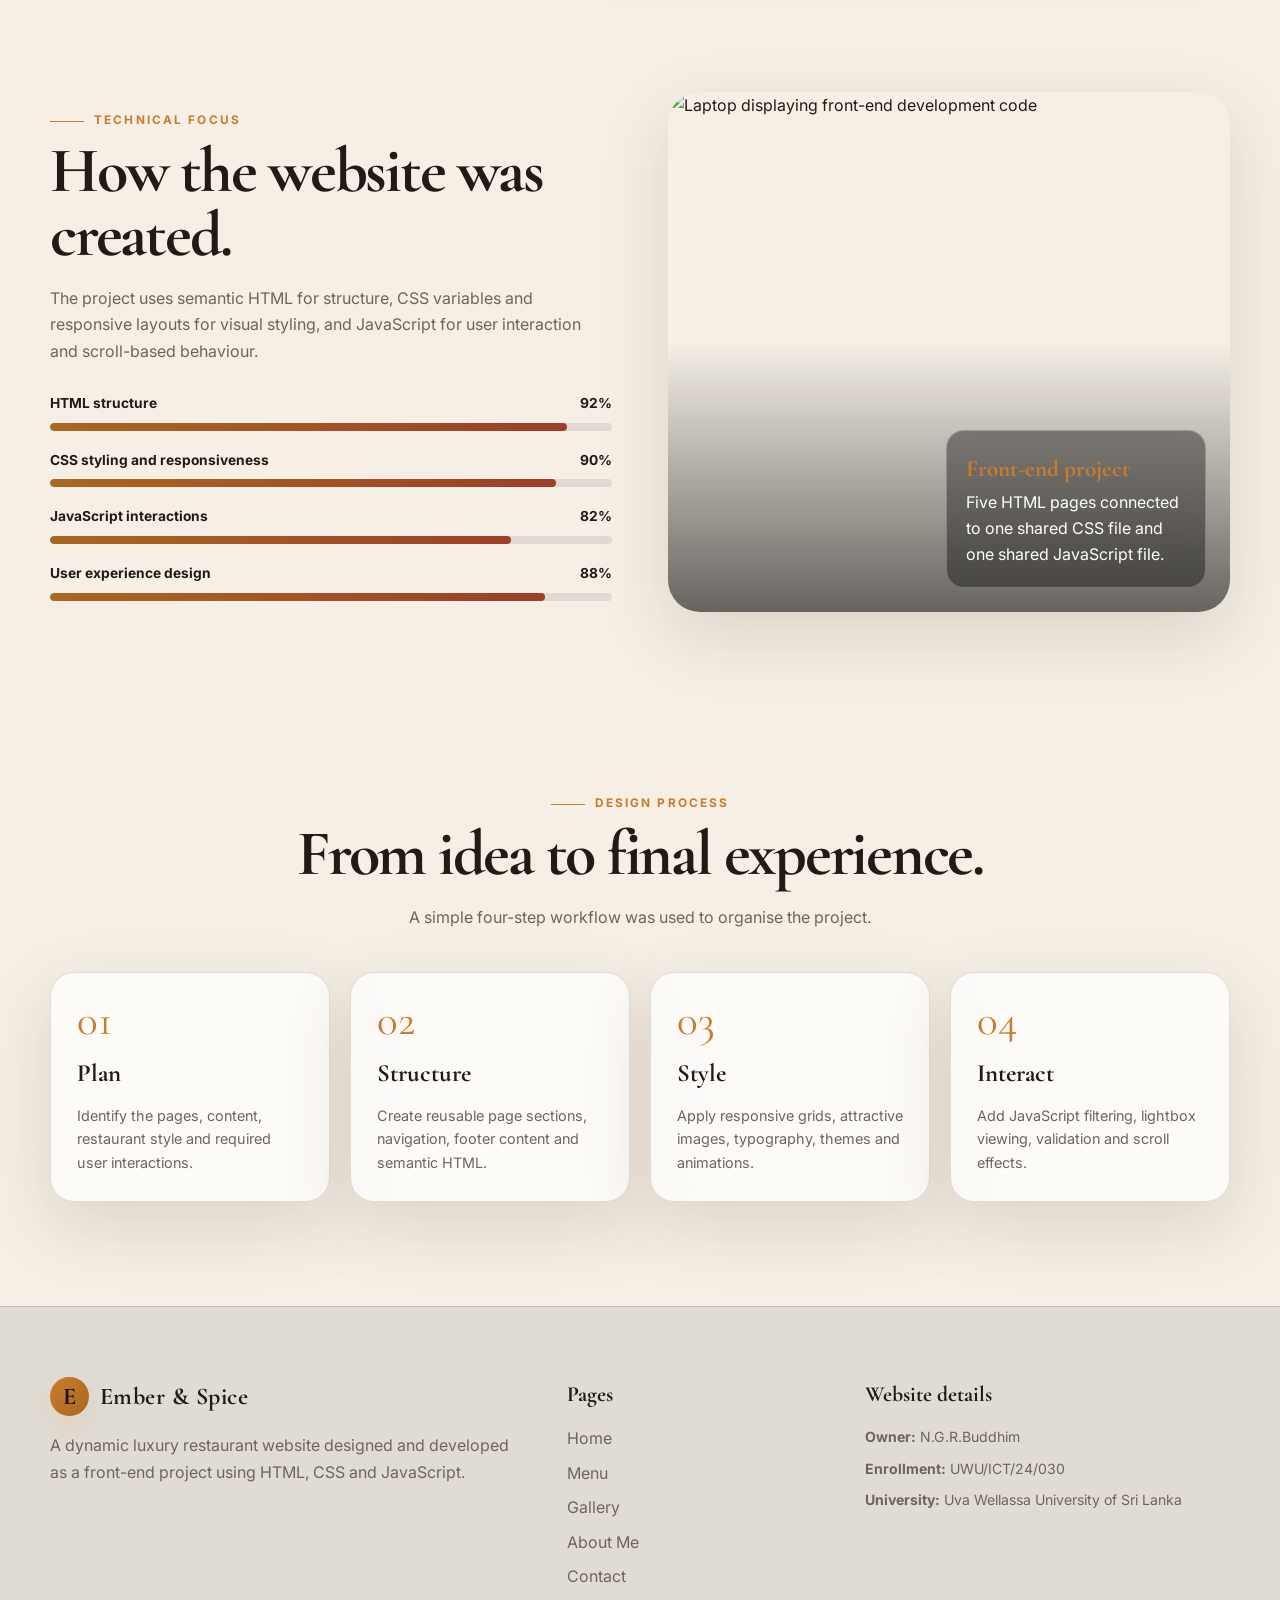
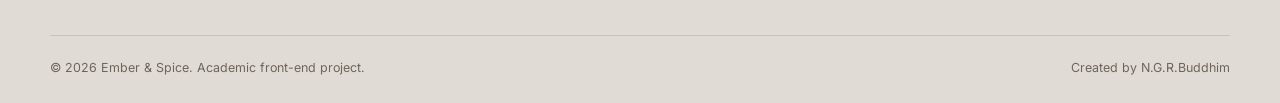
==== commit e924d495: "update website" ====
--- a/about.html
+++ b/about.html
@@ -1,5 +1,6 @@
 <!DOCTYPE html>
 <html lang="en" data-theme="dark">
+
 <head>
   <meta charset="UTF-8">
   <meta name="viewport" content="width=device-width, initial-scale=1.0">
@@ -8,21 +9,34 @@
   <link rel="stylesheet" href="styles.css">
   <script src="script.js" defer></script>
 </head>
+
 <body data-page="about">
   <div class="scroll-progress" aria-hidden="true"></div>
   <header class="site-header">
-    <div class="identity-strip"><div class="container"><span>Owner: N.G.R.Buddhin</span><span>Enrollment: UWU/ICT/24/030</span><span>Uva Wellassa University of Sri Lanka</span></div></div>
+    <div class="identity-strip">
+      <div class="container"><span>Owner: N.G.R.Buddhin</span><span>Enrollment: UWU/ICT/24/030</span><span>Uva Wellassa
+          University of Sri Lanka</span></div>
+    </div>
     <nav class="navbar container" aria-label="Main navigation">
       <a class="brand" href="index.html"><span class="brand-mark">E</span><span>THILINGO RESTURANT</span></a>
-      <div class="nav-links"><a data-nav="home" href="index.html">Home</a><a data-nav="menu" href="menu.html">Menu</a><a data-nav="gallery" href="gallery.html">Gallery</a><a data-nav="about" href="about.html">About Me</a><a data-nav="contact" href="contact.html">Contact</a></div>
-      <div class="nav-actions"><button class="icon-btn" data-theme-toggle type="button" aria-label="Switch theme">☀</button><button class="icon-btn menu-toggle" data-menu-toggle type="button" aria-label="Open navigation" aria-expanded="false">☰</button></div>
+      <div class="nav-links"><a data-nav="home" href="index.html">Home</a><a data-nav="menu" href="menu.html">Menu</a><a
+          data-nav="gallery" href="gallery.html">Gallery</a><a data-nav="about" href="about.html">About Me</a><a
+          data-nav="contact" href="contact.html">Contact</a></div>
+      <div class="nav-actions"><button class="icon-btn" data-theme-toggle type="button"
+          aria-label="Switch theme">☀</button><button class="icon-btn menu-toggle" data-menu-toggle type="button"
+          aria-label="Open navigation" aria-expanded="false">☰</button></div>
     </nav>
   </header>
 
   <main>
     <section class="page-hero">
       <div class="hero-bg" style="background-image:url('profile.jpg'); background-position:center 58%"></div>
-      <div class="container"><div class="breadcrumb reveal"><a href="index.html">Home</a> / <span>About Me</span></div><h1 class="display-title reveal delay-1">The person behind <span class="text-gold">the website.</span></h1><p class="section-copy reveal delay-2">A short introduction to the designer and developer of this restaurant project.</p></div>
+      <div class="container">
+        <div class="breadcrumb reveal"><a href="index.html">Home</a> / <span>About Me</span></div>
+        <h1 class="display-title reveal delay-1">The person behind <span class="text-gold">the website.</span></h1>
+        <p class="section-copy reveal delay-2">A short introduction to the designer and developer of this restaurant
+          project.</p>
+      </div>
     </section>
 
     <section class="section">
@@ -31,8 +45,13 @@
         <div class="reveal from-right">
           <span class="eyebrow">About the builder</span>
           <h2 class="section-title">Hello, I am <span class="text-gold">N.G.R.Buddhim.</span></h2>
-          <p class="section-copy">I am the creator of this restaurant website and an ICT student at Uva Wellassa University of Sri Lanka. I built this project to demonstrate how HTML, CSS and JavaScript can be combined to create a modern, responsive and visually engaging website.</p>
-          <p class="section-copy">My approach was to use a luxury restaurant style with large food images, elegant typography, smooth scroll animations, interactive menu filters, a gallery lightbox, mobile navigation and a light/dark theme switcher. The layout was carefully designed to work well on desktop, tablet and mobile devices.</p>
+          <p class="section-copy">I am the creator of this restaurant website and an ICT student at Uva Wellassa
+            University of Sri Lanka. I built this project to demonstrate how HTML, CSS and JavaScript can be combined to
+            create a modern, responsive and visually engaging website.</p>
+          <p class="section-copy">My approach was to use a luxury restaurant style with large food images, elegant
+            typography, smooth scroll animations, interactive menu filters, a gallery lightbox, mobile navigation and a
+            light/dark theme switcher. The layout was carefully designed to work well on desktop, tablet and mobile
+            devices.</p>
 
           <div class="profile-card glass-card" style="margin-top:30px">
             <h3>Personal and academic details</h3>
@@ -40,7 +59,8 @@
               <div class="info-row"><strong>Name</strong><span>N.G.R.Buddhim</span></div>
               <div class="info-row"><strong>Enrollment No.</strong><span>UWU/ICT/24/030</span></div>
               <div class="info-row"><strong>University</strong><span>Uva Wellassa University of Sri Lanka</span></div>
-              <div class="info-row"><strong>Project role</strong><span>Website designer and front-end developer</span></div>
+              <div class="info-row"><strong>Project role</strong><span>Website designer and front-end developer</span>
+              </div>
             </div>
             <a class="btn btn-primary" href="contact.html">View contact page</a>
           </div>
@@ -53,37 +73,95 @@
         <div class="reveal from-left">
           <span class="eyebrow">Technical focus</span>
           <h2 class="section-title">How the website was created.</h2>
-          <p class="section-copy">The project uses semantic HTML for structure, CSS variables and responsive layouts for visual styling, and JavaScript for user interaction and scroll-based behaviour.</p>
+          <p class="section-copy">The project uses semantic HTML for structure, CSS variables and responsive layouts for
+            visual styling, and JavaScript for user interaction and scroll-based behaviour.</p>
           <div class="skill-list">
-            <div><div class="skill-head"><span>HTML structure</span><span>92%</span></div><div class="skill-track"><div class="skill-fill" style="--level:92%"></div></div></div>
-            <div><div class="skill-head"><span>CSS styling and responsiveness</span><span>90%</span></div><div class="skill-track"><div class="skill-fill" style="--level:90%"></div></div></div>
-            <div><div class="skill-head"><span>JavaScript interactions</span><span>82%</span></div><div class="skill-track"><div class="skill-fill" style="--level:82%"></div></div></div>
-            <div><div class="skill-head"><span>User experience design</span><span>88%</span></div><div class="skill-track"><div class="skill-fill" style="--level:88%"></div></div></div>
+            <div>
+              <div class="skill-head"><span>HTML structure</span><span>92%</span></div>
+              <div class="skill-track">
+                <div class="skill-fill" style="--level:92%"></div>
+              </div>
+            </div>
+            <div>
+              <div class="skill-head"><span>CSS styling and responsiveness</span><span>90%</span></div>
+              <div class="skill-track">
+                <div class="skill-fill" style="--level:90%"></div>
+              </div>
+            </div>
+            <div>
+              <div class="skill-head"><span>JavaScript interactions</span><span>82%</span></div>
+              <div class="skill-track">
+                <div class="skill-fill" style="--level:82%"></div>
+              </div>
+            </div>
+            <div>
+              <div class="skill-head"><span>User experience design</span><span>88%</span></div>
+              <div class="skill-track">
+                <div class="skill-fill" style="--level:88%"></div>
+              </div>
+            </div>
           </div>
         </div>
-        <div class="image-card reveal from-right" style="min-height:520px"><img src="https://images.unsplash.com/photo-1498050108023-c5249f4df085?auto=format&fit=crop&w=1400&q=88" alt="Laptop displaying front-end development code"><div class="floating-note"><strong>Front-end project</strong>Five HTML pages connected to one shared CSS file and one shared JavaScript file.</div></div>
+        <div class="image-card reveal from-right" style="min-height:520px"><img
+            src="https://images.unsplash.com/photo-1498050108023-c5249f4df085?auto=format&fit=crop&w=1400&q=88"
+            alt="Laptop displaying front-end development code">
+          <div class="floating-note"><strong>Front-end project</strong>Five HTML pages connected to one shared CSS file
+            and one shared JavaScript file.</div>
+        </div>
       </div>
     </section>
 
     <section class="section">
-      <div class="container center reveal"><span class="eyebrow">Design process</span><h2 class="section-title">From idea to final experience.</h2><p class="section-copy">A simple four-step workflow was used to organise the project.</p></div>
+      <div class="container center reveal"><span class="eyebrow">Design process</span>
+        <h2 class="section-title">From idea to final experience.</h2>
+        <p class="section-copy">A simple four-step workflow was used to organise the project.</p>
+      </div>
       <div class="container grid-4" style="margin-top:42px">
-        <article class="process-card glass-card reveal"><div class="process-number">01</div><h3>Plan</h3><p>Identify the pages, content, restaurant style and required user interactions.</p></article>
-        <article class="process-card glass-card reveal delay-1"><div class="process-number">02</div><h3>Structure</h3><p>Create reusable page sections, navigation, footer content and semantic HTML.</p></article>
-        <article class="process-card glass-card reveal delay-2"><div class="process-number">03</div><h3>Style</h3><p>Apply responsive grids, attractive images, typography, themes and animations.</p></article>
-        <article class="process-card glass-card reveal delay-3"><div class="process-number">04</div><h3>Interact</h3><p>Add JavaScript filtering, lightbox viewing, validation and scroll effects.</p></article>
+        <article class="process-card glass-card reveal">
+          <div class="process-number">01</div>
+          <h3>Plan</h3>
+          <p>Identify the pages, content, restaurant style and required user interactions.</p>
+        </article>
+        <article class="process-card glass-card reveal delay-1">
+          <div class="process-number">02</div>
+          <h3>Structure</h3>
+          <p>Create reusable page sections, navigation, footer content and semantic HTML.</p>
+        </article>
+        <article class="process-card glass-card reveal delay-2">
+          <div class="process-number">03</div>
+          <h3>Style</h3>
+          <p>Apply responsive grids, attractive images, typography, themes and animations.</p>
+        </article>
+        <article class="process-card glass-card reveal delay-3">
+          <div class="process-number">04</div>
+          <h3>Interact</h3>
+          <p>Add JavaScript filtering, lightbox viewing, validation and scroll effects.</p>
+        </article>
       </div>
     </section>
   </main>
 
   <footer class="site-footer">
     <div class="container footer-grid">
-      <div><a class="brand" href="index.html"><span class="brand-mark">E</span><span>Ember & Spice</span></a><p class="section-copy">A dynamic luxury restaurant website designed and developed as a front-end project using HTML, CSS and JavaScript.</p></div>
-      <div><h3 class="footer-title">Pages</h3><div class="footer-links"><a href="index.html">Home</a><a href="menu.html">Menu</a><a href="gallery.html">Gallery</a><a href="about.html">About Me</a><a href="contact.html">Contact</a></div></div>
-      <div><h3 class="footer-title">Website details</h3><div class="footer-details"><span><strong>Owner:</strong> N.G.R.Buddhim</span><span><strong>Enrollment:</strong> UWU/ICT/24/030</span><span><strong>University:</strong> Uva Wellassa University of Sri Lanka</span></div></div>
+      <div><a class="brand" href="index.html"><span class="brand-mark">E</span><span>Ember & Spice</span></a>
+        <p class="section-copy">A dynamic luxury restaurant website designed and developed as a front-end project using
+          HTML, CSS and JavaScript.</p>
+      </div>
+      <div>
+        <h3 class="footer-title">Pages</h3>
+        <div class="footer-links"><a href="index.html">Home</a><a href="menu.html">Menu</a><a
+            href="gallery.html">Gallery</a><a href="about.html">About Me</a><a href="contact.html">Contact</a></div>
+      </div>
+      <div>
+        <h3 class="footer-title">Website details</h3>
+        <div class="footer-details"><span><strong>Owner:</strong> N.G.R.Buddhim</span><span><strong>Enrollment:</strong>
+            UWU/ICT/24/030</span><span><strong>University:</strong> Uva Wellassa University of Sri Lanka</span></div>
+      </div>
     </div>
-    <div class="container footer-bottom"><span>© <span data-year></span> Ember & Spice. Academic front-end project.</span><span>Created by N.G.R.Buddhim</span></div>
+    <div class="container footer-bottom"><span>© <span data-year></span> Ember & Spice. Academic front-end
+        project.</span><span>Created by N.G.R.Buddhim</span></div>
   </footer>
   <div class="toast" role="status" aria-live="polite"></div>
 </body>
-</html>
+
+</html>
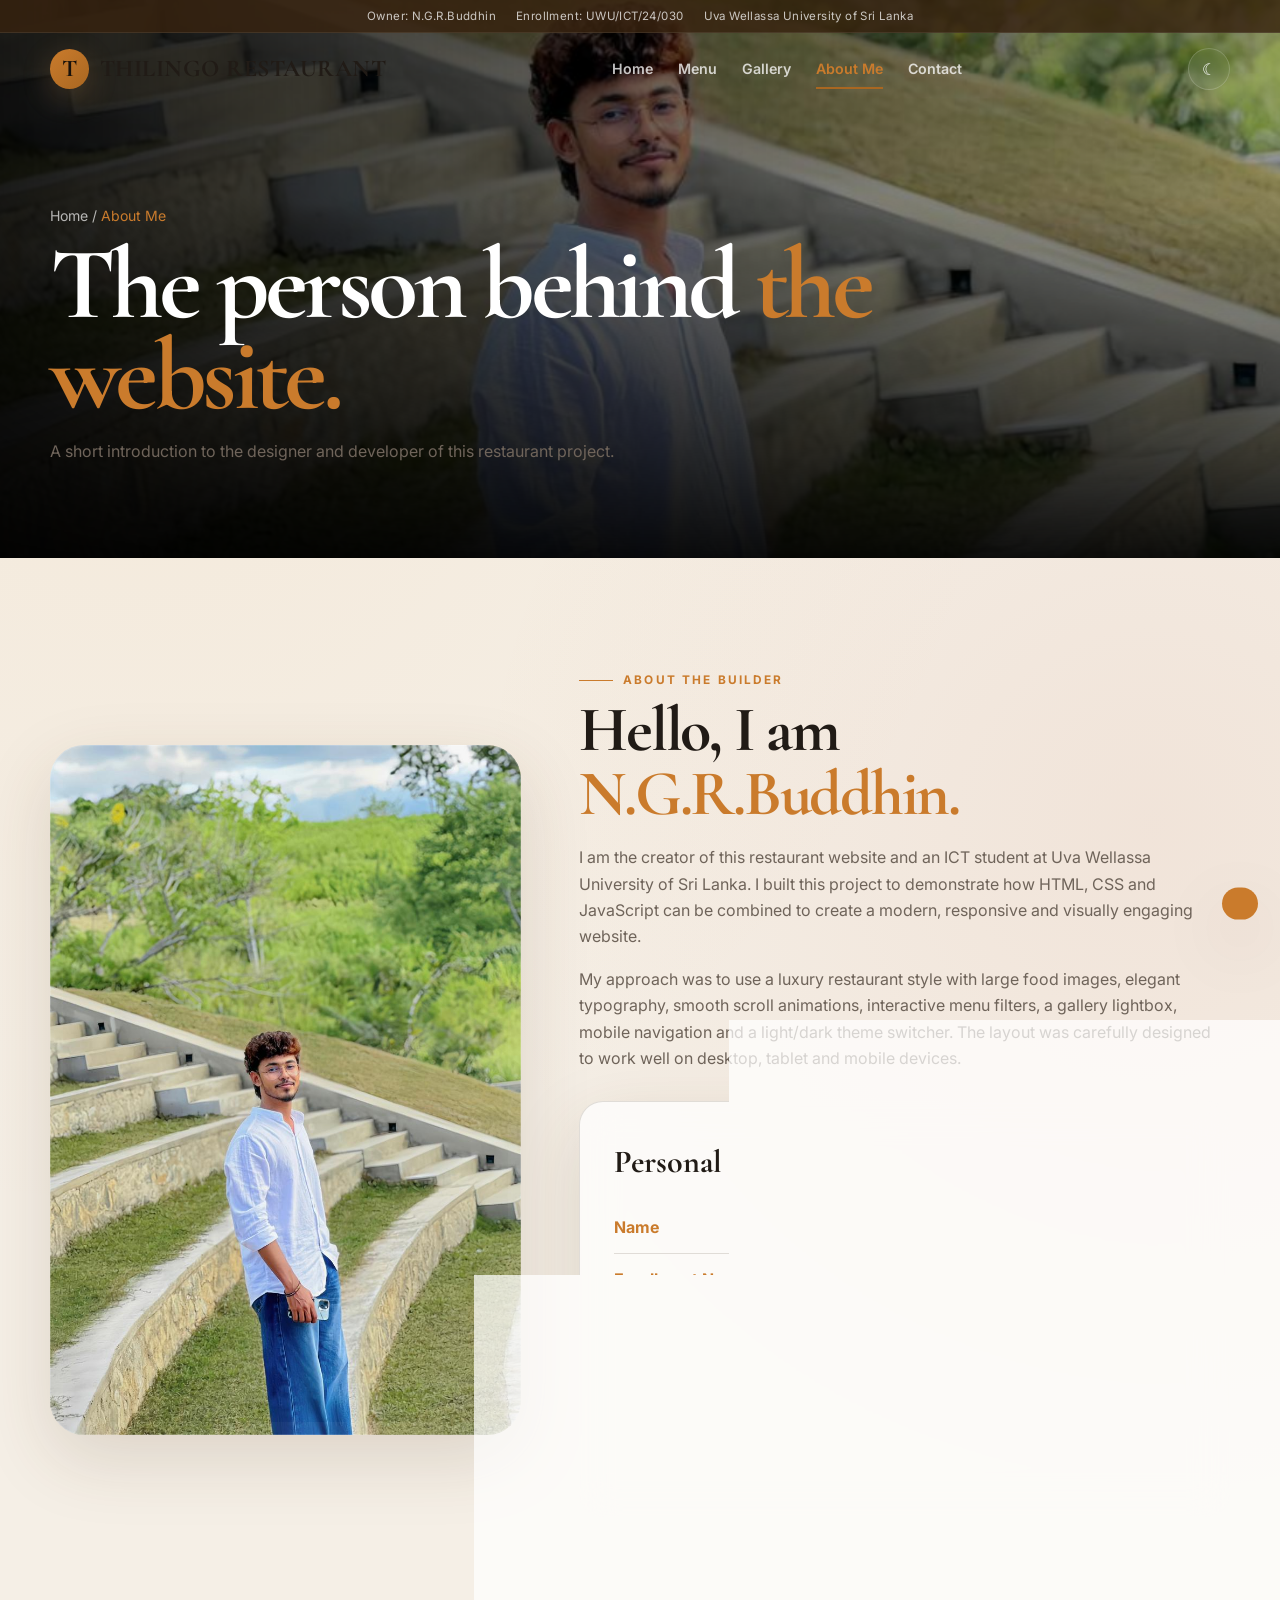
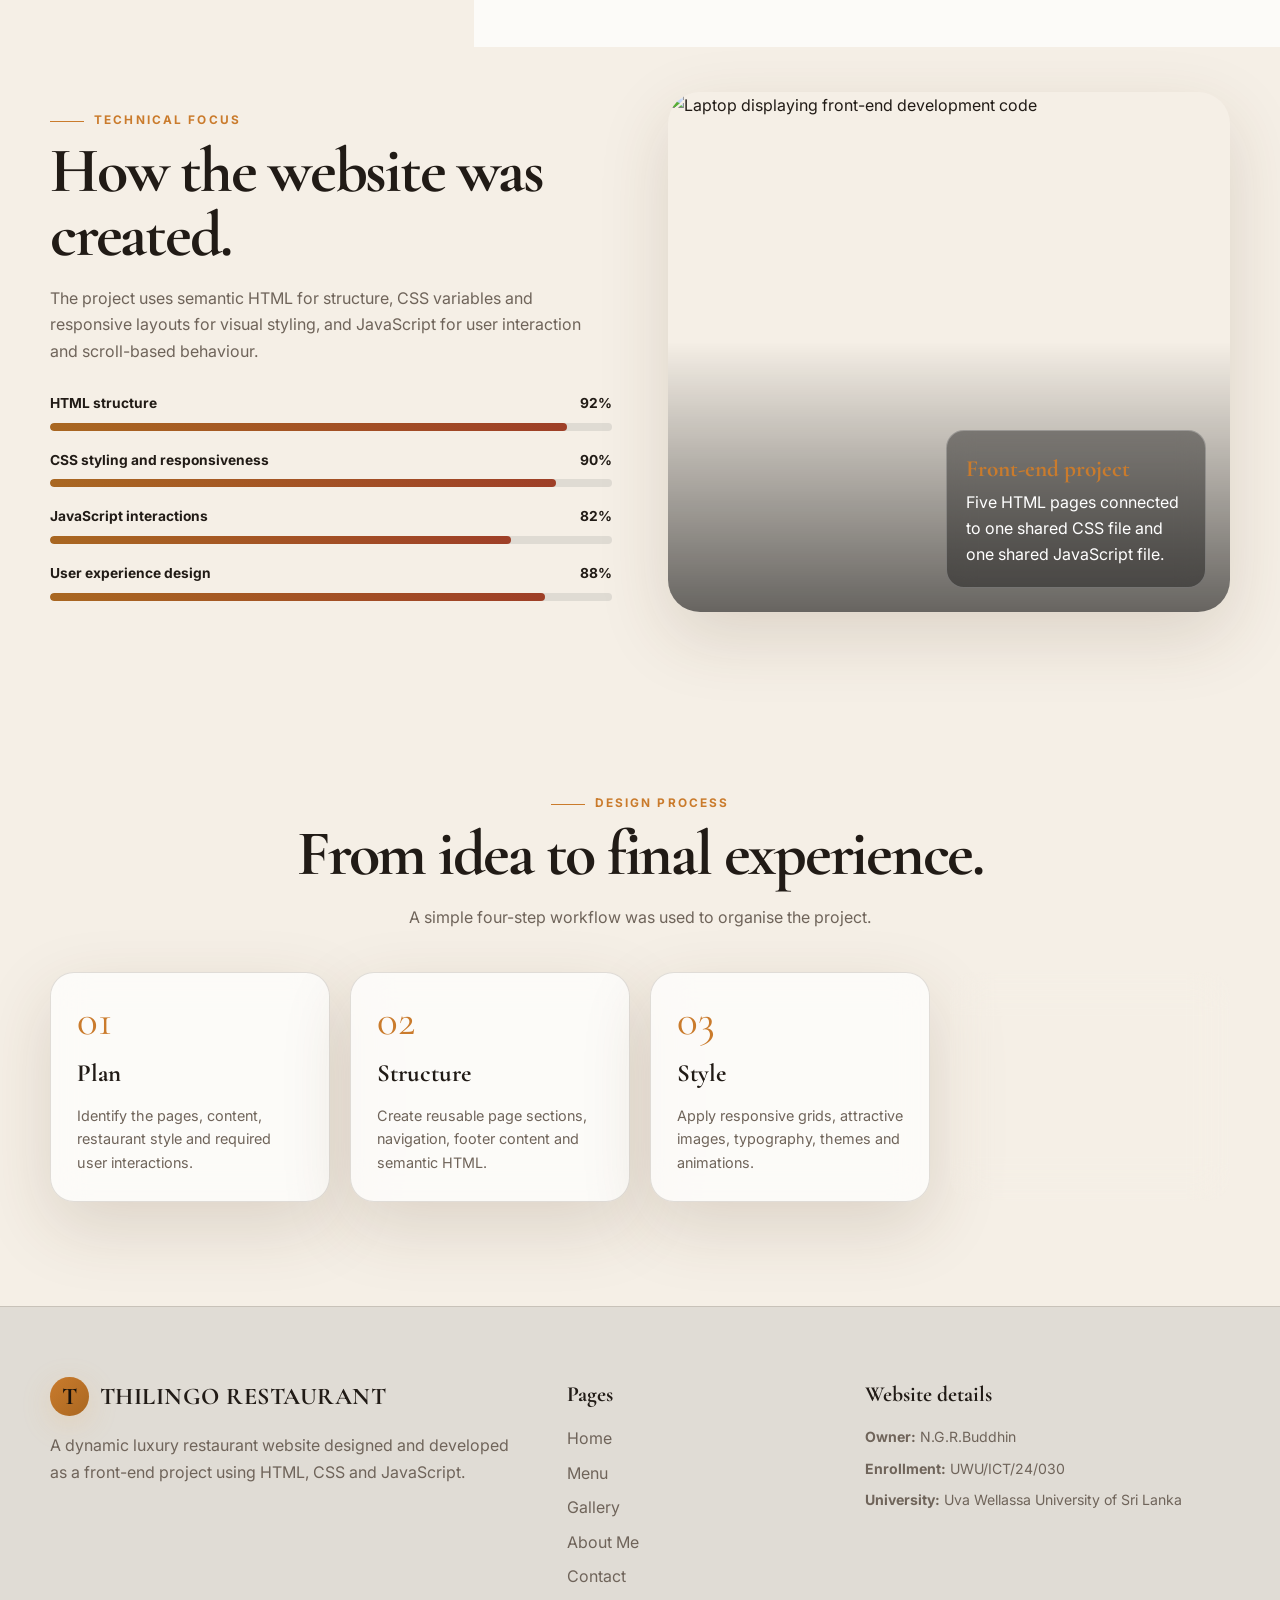
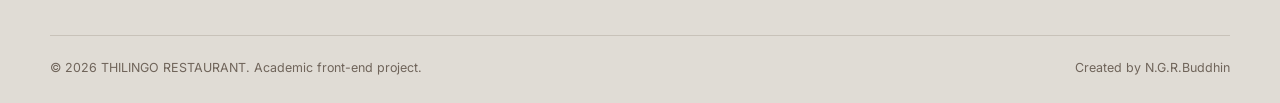
==== commit 84a310b5: "Updated website design and fixed styles" ====
--- a/about.html
+++ b/about.html
@@ -18,7 +18,7 @@
           University of Sri Lanka</span></div>
     </div>
     <nav class="navbar container" aria-label="Main navigation">
-      <a class="brand" href="index.html"><span class="brand-mark">E</span><span>THILINGO RESTURANT</span></a>
+      <a class="brand" href="index.html"><span class="brand-mark">T</span><span>THILINGO RESTAURANT</span></a>
       <div class="nav-links"><a data-nav="home" href="index.html">Home</a><a data-nav="menu" href="menu.html">Menu</a><a
           data-nav="gallery" href="gallery.html">Gallery</a><a data-nav="about" href="about.html">About Me</a><a
           data-nav="contact" href="contact.html">Contact</a></div>
@@ -44,7 +44,7 @@
         <div class="profile-frame reveal from-left"><img src="profile.jpg" alt="Portrait of N.G.R. Buddhim"></div>
         <div class="reveal from-right">
           <span class="eyebrow">About the builder</span>
-          <h2 class="section-title">Hello, I am <span class="text-gold">N.G.R.Buddhim.</span></h2>
+          <h2 class="section-title">Hello, I am <span class="text-gold">N.G.R.Buddhin.</span></h2>
           <p class="section-copy">I am the creator of this restaurant website and an ICT student at Uva Wellassa
             University of Sri Lanka. I built this project to demonstrate how HTML, CSS and JavaScript can be combined to
             create a modern, responsive and visually engaging website.</p>
@@ -56,7 +56,7 @@
           <div class="profile-card glass-card" style="margin-top:30px">
             <h3>Personal and academic details</h3>
             <div class="info-list">
-              <div class="info-row"><strong>Name</strong><span>N.G.R.Buddhim</span></div>
+              <div class="info-row"><strong>Name</strong><span>N.G.R.Buddhin</span></div>
               <div class="info-row"><strong>Enrollment No.</strong><span>UWU/ICT/24/030</span></div>
               <div class="info-row"><strong>University</strong><span>Uva Wellassa University of Sri Lanka</span></div>
               <div class="info-row"><strong>Project role</strong><span>Website designer and front-end developer</span>
@@ -143,7 +143,7 @@
 
   <footer class="site-footer">
     <div class="container footer-grid">
-      <div><a class="brand" href="index.html"><span class="brand-mark">E</span><span>Ember & Spice</span></a>
+      <div><a class="brand" href="index.html"><span class="brand-mark">T</span><span>THILINGO RESTAURANT</span></a>
         <p class="section-copy">A dynamic luxury restaurant website designed and developed as a front-end project using
           HTML, CSS and JavaScript.</p>
       </div>
@@ -154,12 +154,12 @@
       </div>
       <div>
         <h3 class="footer-title">Website details</h3>
-        <div class="footer-details"><span><strong>Owner:</strong> N.G.R.Buddhim</span><span><strong>Enrollment:</strong>
+        <div class="footer-details"><span><strong>Owner:</strong> N.G.R.Buddhin</span><span><strong>Enrollment:</strong>
             UWU/ICT/24/030</span><span><strong>University:</strong> Uva Wellassa University of Sri Lanka</span></div>
       </div>
     </div>
-    <div class="container footer-bottom"><span>© <span data-year></span> Ember & Spice. Academic front-end
-        project.</span><span>Created by N.G.R.Buddhim</span></div>
+    <div class="container footer-bottom"><span>© <span data-year></span> THILINGO RESTAURANT. Academic front-end
+        project.</span><span>Created by N.G.R.Buddhin</span></div>
   </footer>
   <div class="toast" role="status" aria-live="polite"></div>
 </body>
